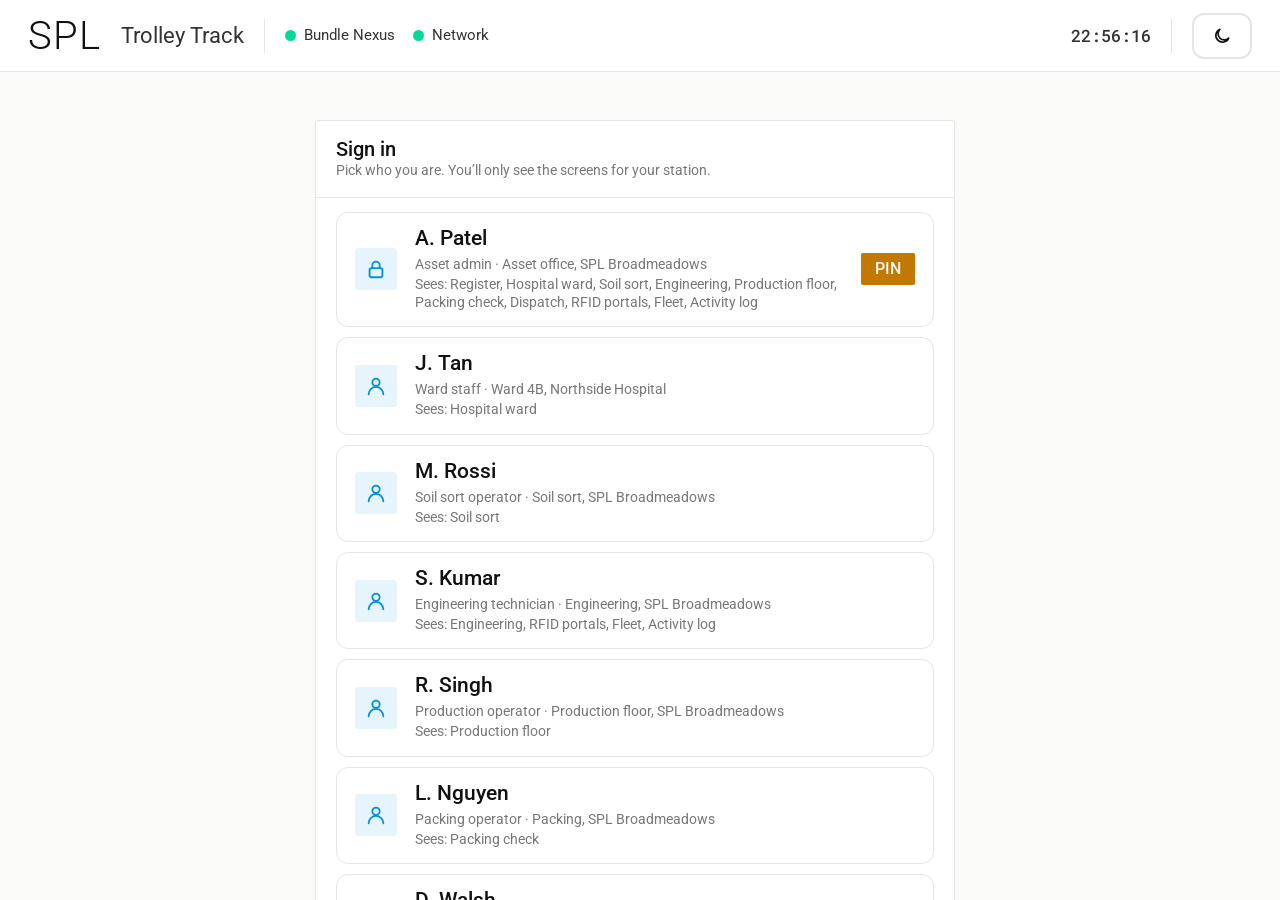
==== index.html @ f26f9127 "Add SPL Trolley Track prototype (desktop + phone app, QR/EPC scanning, RFID portals)" ====
<!DOCTYPE html>
<html lang="en">
<head>
<meta charset="utf-8">
<meta name="viewport" content="width=device-width, initial-scale=1, viewport-fit=cover">
<title>SPL Trolley Track – app prototype</title>
<!-- phone app: home-screen install, status bar colour -->
<meta name="theme-color" content="#0092D6">
<meta name="mobile-web-app-capable" content="yes">
<meta name="apple-mobile-web-app-capable" content="yes">
<meta name="apple-mobile-web-app-status-bar-style" content="default">
<meta name="apple-mobile-web-app-title" content="Trolley Track">
<link rel="manifest" href="manifest.webmanifest">
<link rel="icon" href="icon.svg" type="image/svg+xml">
<link rel="apple-touch-icon" href="icon.svg">
<link rel="preconnect" href="https://fonts.googleapis.com">
<link rel="preconnect" href="https://fonts.gstatic.com" crossorigin>
<link href="https://fonts.googleapis.com/css2?family=Roboto:wght@300;400;500;700&family=Roboto+Mono:wght@400;500&display=swap" rel="stylesheet">
<link rel="stylesheet" href="css/styles.css">
<link rel="stylesheet" href="css/mobile.css">
</head>
<body>
<!-- shown only in desktop "Phone view" -->
<div class="preview-bar">Phone view preview <button class="btn btn-sm" data-act="phone">Back to desktop</button></div>
<!-- .device is the phone frame in Phone view; otherwise it has no box of its own -->
<div class="device">
  <div class="app" id="app"></div>
  <div id="overlay"></div>
</div>

<script src="js/app.js"></script>
</body>
</html>
---- css/styles.css ----
/* ===== SPL Starter CSS tokens (SPL UI Style Guide §9) ===== */
:root{
  --spl-blue:#0092D6; --spl-blue-hover:#0089C9; --spl-blue-tint:#E6F4FB; --spl-blue-wash:#F2F9FD;
  --bg:#FAFAF9; --surface:#fff; --surface-muted:#F2F2F1; --line:#E5E5E5; --line-strong:#B0B0B0;
  --text:#111; --text-2:#333; --text-3:#555; --text-muted:#777; --text-faint:#999;
  --ok:#06D79D; --ok-text:#168261; --ok-bg:rgba(6,215,157,.08);
  --warn:#F5A524; --warn-text:#C27803; --warn-bg:rgba(245,165,36,.10);
  --fault:#EE4A38; --fault-text:#B83024; --fault-bg:#FFF1EE;
  --off:#B0B0B0; --off-bg:#F2F2F1;
  --info-bg:#E6F4FB;
  --r-info:3px; --r-touch:12px; --r-key:16px;
  --shadow-card:0 1px 2px rgba(0,0,0,.04); --shadow-pop:0 6px 22px rgba(0,0,0,.16);
  --shadow-menu:0 15px 45px rgba(0,0,0,.14); --shadow-dialog:0 18px 48px rgba(0,0,0,.24);
  --motion-fast:160ms; --motion-base:240ms; --motion-slow:340ms;
  --motion-ease:cubic-bezier(.22,1,.36,1); --motion-standard:cubic-bezier(.4,0,.2,1);
  --font:Roboto,Arial,Helvetica,sans-serif; --mono:'Roboto Mono',Consolas,monospace;
  --key-bg:#fff; --knob-dark:#111;
  color-scheme:light;
  box-sizing:border-box;
  padding-top:env(safe-area-inset-top,0px); padding-bottom:env(safe-area-inset-bottom,0px);
}
@media (prefers-color-scheme:dark){
  :root:not([data-theme="light"]){
    --bg:#121416; --surface:#1B1E21; --surface-muted:#24282C; --line:#30353A; --line-strong:#5A6067;
    --text:#F2F3F4; --text-2:#D9DCDF; --text-3:#B4B9BE; --text-muted:#9096A0; --text-faint:#6E747C;
    --ok-text:#3FD9A6; --warn-text:#F5B648; --fault-text:#FF7A6B; --fault-bg:rgba(238,74,56,.12); --off-bg:#24282C;
    --spl-blue-tint:rgba(0,146,214,.16); --spl-blue-wash:rgba(0,146,214,.10); --info-bg:rgba(0,146,214,.14);
    --key-bg:#1B1E21; --knob-dark:#F2F3F4;
    color-scheme:dark;
  }
}
:root[data-theme="dark"]{
  --bg:#121416; --surface:#1B1E21; --surface-muted:#24282C; --line:#30353A; --line-strong:#5A6067;
  --text:#F2F3F4; --text-2:#D9DCDF; --text-3:#B4B9BE; --text-muted:#9096A0; --text-faint:#6E747C;
  --ok-text:#3FD9A6; --warn-text:#F5B648; --fault-text:#FF7A6B; --fault-bg:rgba(238,74,56,.12); --off-bg:#24282C;
  --spl-blue-tint:rgba(0,146,214,.16); --spl-blue-wash:rgba(0,146,214,.10); --info-bg:rgba(0,146,214,.14);
  --key-bg:#1B1E21; --knob-dark:#F2F3F4;
  color-scheme:dark;
}
html{scroll-padding-top:env(safe-area-inset-top,0px);height:100%}
*,*::before,*::after{box-sizing:border-box}
body{margin:0;height:100%;background:var(--bg);color:var(--text);font-family:var(--font);-webkit-font-smoothing:antialiased}
a{color:var(--spl-blue);text-decoration:none} a:hover{color:var(--spl-blue-hover)}
button,input,textarea,select{font-family:var(--font);color:inherit}
:focus-visible{outline:3px solid var(--spl-blue);outline-offset:4px}
.mono{font-family:var(--mono)}
::-webkit-scrollbar{width:10px;height:10px}
::-webkit-scrollbar-thumb{background:var(--scroll-thumb,#D6D6D4);border-radius:5px}
.theme-btn{flex:none}
:root[data-theme="dark"]{--scroll-thumb:#3A4046}
@media (prefers-color-scheme:dark){:root:not([data-theme="light"]){--scroll-thumb:#3A4046}}
body,.topbar,.panel,.stat,.row,.btn,.input,.dialog,.verdict,.banner{transition:background-color var(--motion-base) var(--motion-standard),border-color var(--motion-base) var(--motion-standard),color var(--motion-base) var(--motion-standard)}
::-webkit-scrollbar-track{background:var(--surface-muted)}

/* ===== layout ===== */
.app{width:100%;height:100%;display:flex;flex-direction:column;overflow:hidden}
.topbar{height:72px;flex:none;background:var(--surface);border-bottom:1px solid var(--line);display:flex;align-items:center;gap:20px;padding:0 28px;white-space:nowrap;overflow-x:auto}
.topbar .logo{font:300 40px/1 var(--font);letter-spacing:1px}
.topbar .app-name{font:400 22px/1 var(--font);color:var(--text-2)}
.topbar .divider{width:1px;height:34px;background:var(--line);flex:none}
.topbar .clock{font:500 17px/1 var(--mono);color:var(--text-2)}
.devs{display:flex;gap:18px;align-items:center;font:400 15px/1 var(--font);color:var(--text-2)}
.devs span,.devs button{display:flex;align-items:center;gap:8px}
.devs button{background:none;border:0;padding:8px 6px;margin:-8px -6px;font:inherit;color:inherit;cursor:pointer;border-radius:var(--r-info)}
.devs button:hover{background:var(--surface-muted)}
.site{font:400 15px/1 var(--font);color:var(--text-muted)}
.main{flex:1;display:flex;min-height:0}
.sidebar{width:248px;flex:none;background:var(--spl-blue);color:#fff;display:flex;flex-direction:column;white-space:nowrap;overflow-y:auto;transition:margin-left var(--motion-base) var(--motion-standard)}
.sidebar.closed{margin-left:-248px}
.sidebar .section{padding:20px 20px 12px;font:700 14px/1 var(--font);letter-spacing:.4px;text-transform:uppercase}
.nav-item{display:flex;align-items:center;gap:14px;padding:15px 20px;cursor:pointer;font:500 16px/1 var(--font);color:#fff;background:none;border:0;width:100%;text-align:left;min-height:48px}
.nav-item svg{width:22px;height:22px;flex:none}
.nav-item:hover{background:rgba(255,255,255,.12);color:#fff}
.nav-item[aria-current="page"]{background:rgba(255,255,255,.18);box-shadow:inset 4px 0 0 #fff}
.nav-count{margin-left:auto;padding:3px 8px;background:rgba(255,255,255,.22);font:700 13px/1.3 var(--font);border-radius:2px}
.nav-sep{height:1px;background:rgba(255,255,255,.28);margin:14px 20px}
.signed{margin-top:auto;padding:20px}
.signed .lab{font:500 11px/1 var(--font);letter-spacing:.8px;opacity:.8}
.signed .nm{font:500 17px/1.2 var(--font);margin-top:10px}
.signed .pl{font:400 14px/1.35 var(--font);opacity:.9;margin-top:4px;white-space:normal}
.signed .ver{font:400 12px/1.4 var(--mono);opacity:.6;margin-top:14px}
.content{flex:1;min-width:0;overflow:auto;padding:24px 28px;display:flex;flex-direction:column;gap:20px;scrollbar-gutter:stable}
.page-head{display:flex;align-items:flex-end;gap:16px;flex-wrap:wrap}
.page-title{font:400 27px/1.1 var(--font);margin:0}
.page-sub{font:400 15px/1.4 var(--font);color:var(--text-muted);margin-top:10px;max-width:80ch}
.page-head .actions{margin-left:auto;display:flex;gap:12px;flex-wrap:wrap}
.grid2{display:grid;grid-template-columns:minmax(0,1fr) minmax(0,1.25fr);gap:20px;align-items:start}
.stats{display:grid;grid-template-columns:repeat(auto-fit,minmax(190px,1fr));gap:16px}

/* ===== status ===== */
.dot{display:inline-block;width:11px;height:11px;border-radius:50%;background:var(--off);flex:none}
.dot.ok{background:var(--ok)} .dot.warn{background:var(--warn)} .dot.fault{background:var(--fault)} .dot.info{background:var(--spl-blue)}
.dot.live{animation:blink 2.4s infinite}
.status-chip{display:flex;align-items:center;gap:11px;padding:9px 16px;border:1px solid var(--line);border-radius:var(--r-info);font:500 15px/1 var(--font);letter-spacing:.6px;text-transform:uppercase}
.st{display:inline-flex;align-items:center;gap:8px;font:500 15px/1 var(--font);white-space:nowrap}
.st.Available{color:var(--ok-text)} .st.Faulty{color:var(--fault-text)} .st.In-repair{color:var(--spl-blue)} .st.Retired{color:var(--text-muted)} .st.Unregistered{color:var(--warn-text)}

/* ===== cards & panels ===== */
.stat{background:var(--surface);border:1px solid var(--line);border-top:3px solid var(--spl-blue);border-radius:var(--r-info);padding:18px 20px;box-shadow:var(--shadow-card)}
.stat.ok{border-top-color:var(--ok)} .stat.warn{border-top-color:var(--warn)} .stat.fault{border-top-color:var(--fault)} .stat.off{border-top-color:var(--off)}
.overline{font:400 14px/1 var(--font);color:var(--text-muted);letter-spacing:.6px;text-transform:uppercase}
.stat-value{font:500 29px/1 var(--font);margin-top:14px;display:flex;align-items:center;gap:11px}
.stat-sub{font:400 14px/1.4 var(--font);color:var(--text-muted);margin-top:12px}
.panel{background:var(--surface);border:1px solid var(--line);border-radius:var(--r-info);box-shadow:var(--shadow-card);display:flex;flex-direction:column;min-height:0}
.panel-head{padding:16px 20px;border-bottom:1px solid var(--line);display:flex;align-items:baseline;gap:14px;flex-wrap:wrap}
.panel-title{font:500 20px/1.2 var(--font)}
.panel-desc{font:400 14px/1.4 var(--font);color:var(--text-muted)}
.panel-link{margin-left:auto;font:500 15px/1 var(--font);color:var(--spl-blue);cursor:pointer;background:none;border:0;padding:6px 0}
.panel-body{flex:1;padding:14px 20px;overflow:auto}
.panel-foot{padding:13px 20px;border-top:1px solid var(--line);font:400 14px/1.4 var(--font);color:var(--text-muted);display:flex;gap:10px;align-items:flex-start}
.panel-foot svg{flex:none;width:18px;height:18px;margin-top:1px}
.rows{display:flex;flex-direction:column;gap:10px}
.row{display:flex;align-items:center;gap:18px;padding:15px 18px;border:1px solid var(--line);border-radius:var(--r-touch);background:var(--surface);cursor:pointer;width:100%;text-align:left;font:inherit;color:inherit;transition:background-color var(--motion-fast) var(--motion-standard),transform .08s ease}
.row:hover{background:var(--spl-blue-wash)}
.row:active{transform:scale(.99)}
.row[aria-current="true"]{border-color:var(--spl-blue);box-shadow:inset 4px 0 0 var(--spl-blue)}
.sq{width:42px;height:42px;flex:none;border-radius:var(--r-info);background:var(--spl-blue-tint);color:var(--spl-blue);display:flex;align-items:center;justify-content:center}
.sq svg{width:22px;height:22px}
.row .id{font:500 25px/1 var(--font)}
.row .meta{font:400 14px/1.3 var(--mono);color:var(--text-muted);margin-top:6px;word-break:break-all}
.row .grow{flex:1;min-width:0}
.tag{padding:8px 14px;font:500 16px/1 var(--font);border-radius:2px;background:var(--spl-blue);color:#fff;white-space:nowrap}
.tag.ok{background:var(--ok-text)} .tag.fault{background:var(--fault-text)} .tag.off{background:var(--text-muted)} .tag.warn{background:var(--warn-text)}

/* verdict block */
.verdict{border:1px solid var(--line);border-top:3px solid var(--spl-blue);border-radius:var(--r-info);padding:22px 22px 20px;background:var(--info-bg);animation:popover-enter var(--motion-base) var(--motion-ease)}
.verdict .w{font:500 44px/1 var(--font);letter-spacing:.5px;display:flex;align-items:center;gap:14px}
.verdict .w .dot{width:18px;height:18px}
.verdict p{margin:12px 0 0;font:400 17px/1.45 var(--font);color:var(--text-2)}
.verdict.ok{background:var(--ok-bg);border-top-color:var(--ok)} .verdict.ok .w{color:var(--ok-text)}
.verdict.fault{background:var(--fault-bg);border-top-color:var(--fault)} .verdict.fault .w{color:var(--fault-text)}
.verdict.info .w{color:var(--spl-blue)}
.verdict.off{background:var(--off-bg);border-top-color:var(--off)} .verdict.off .w{color:var(--text-muted)}
.verdict.warn{background:var(--warn-bg);border-top-color:var(--warn)} .verdict.warn .w{color:var(--warn-text)}

/* key-value */
.kv{display:grid;grid-template-columns:150px 1fr;gap:12px 16px;margin:0;font:400 16px/1.35 var(--font)}
.kv dt{font:400 13px/1.6 var(--font);color:var(--text-muted);letter-spacing:.6px;text-transform:uppercase}
.kv dd{margin:0}
.stack{display:flex;flex-direction:column;gap:16px}
.btnrow{display:flex;gap:12px;flex-wrap:wrap}
.empty{display:flex;flex-direction:column;align-items:center;gap:12px;padding:44px 20px;text-align:center;color:var(--text-muted);font:400 16px/1.4 var(--font)}
.empty svg{width:44px;height:44px;color:var(--line-strong)}
.note{display:flex;gap:12px;align-items:flex-start;padding:14px 16px;border:1px solid var(--line);border-left:4px solid var(--spl-blue);border-radius:var(--r-info);font:400 15px/1.45 var(--font);color:var(--text-2);background:var(--surface)}
.note.warn{border-left-color:var(--warn)} .note.fault{border-left-color:var(--fault)} .note.ok{border-left-color:var(--ok)}
.note b{font-weight:500;color:var(--text)}
.flag{font:500 13px/1.3 var(--font);color:var(--warn-text)}

/* ===== table ===== */
.tablewrap{overflow-x:auto}
.table{width:100%;border-collapse:collapse;font:400 16px/1.3 var(--font)}
.table th{padding:12px 20px;text-align:left;font:500 13px/1 var(--font);color:var(--text-3);letter-spacing:.4px;text-transform:uppercase;border-bottom:1px solid var(--line);white-space:nowrap}
.table td{padding:14px 20px;border-bottom:1px solid var(--surface-muted);vertical-align:top}
.table tr:last-child td{border-bottom:0}
.table .mono{font-size:15px}
.table .sub{color:var(--text-muted);font-size:14px;margin-top:4px}

/* ===== buttons ===== */
.btn{display:inline-flex;align-items:center;justify-content:center;gap:8px;padding:14px 26px;border:2px solid var(--line);border-radius:var(--r-touch);background:var(--surface);color:var(--text);
  font:500 16px/1 var(--font);cursor:pointer;user-select:none;-webkit-tap-highlight-color:transparent;touch-action:manipulation;min-height:48px;
  transition:transform .08s ease,filter .12s,box-shadow .12s,background-color var(--motion-fast) var(--motion-standard)}
.btn svg{width:20px;height:20px}
.btn:active:not(:disabled){transform:scale(.97);filter:brightness(.95)}
.btn:disabled{opacity:.45;cursor:not-allowed}
.btn-sm{padding:11px 18px;font-size:15px;min-height:44px}
.btn-caps{font:700 13px/1 var(--font);letter-spacing:.7px;text-transform:uppercase;color:var(--text-3)}
.btn-blue{border-color:var(--spl-blue);color:var(--spl-blue)}
.btn-primary{border-color:transparent;background:var(--spl-blue);color:#fff;box-shadow:0 8px 18px rgba(0,146,214,.30)}
.btn-ok{border-color:transparent;background:var(--ok);color:#fff;box-shadow:0 8px 18px rgba(6,215,157,.30)}
.btn-danger{border-color:transparent;background:var(--fault);color:#fff;box-shadow:0 8px 18px rgba(238,74,56,.30)}
.btn-danger-quiet{color:var(--fault-text)}
.btn-block{width:100%}
.icon-btn{width:44px;height:44px;display:flex;align-items:center;justify-content:center;border-radius:var(--r-info);cursor:pointer;background:none;border:none;color:var(--text);flex:none}
.icon-btn:hover{background:var(--surface-muted)}
.chips{display:flex;flex-wrap:wrap;gap:10px}
.chip{padding:12px 18px;border:2px solid var(--line);border-radius:var(--r-touch);background:var(--surface);font:500 16px/1 var(--font);cursor:pointer;min-height:46px}
.chip[aria-pressed="true"]{border-color:var(--spl-blue);background:var(--spl-blue-tint);color:var(--spl-blue)}

/* ===== inputs ===== */
.field{display:flex;flex-direction:column;gap:8px}
.field label,.field .lab{font:400 13px/1 var(--font);color:var(--text-muted);letter-spacing:.6px;text-transform:uppercase}
.input{padding:14px 16px;border:1px solid var(--line);border-radius:var(--r-info);background:var(--surface);color:var(--text);font:400 16px/1.3 var(--font);width:100%}
.input:focus{outline:none;border-color:var(--spl-blue);box-shadow:0 0 0 1px var(--spl-blue)}
.input::placeholder{color:var(--text-faint)}
textarea.input{min-height:84px;resize:vertical}
.check{display:flex;gap:12px;align-items:center;font:400 16px/1.3 var(--font);cursor:pointer;min-height:44px}
.check input{width:22px;height:22px;accent-color:var(--spl-blue)}
.photo{display:flex;gap:14px;align-items:center}
.thumb{width:84px;height:62px;border-radius:var(--r-info);border:1px solid var(--line);background:repeating-linear-gradient(45deg,var(--surface-muted) 0 7px,var(--surface) 7px 14px)}
.err{padding:12px 16px;border-radius:12px;background:rgba(238,74,56,.08);font:400 15px/1.4 var(--font);color:var(--text)}

/* ===== banner ===== */
.banner{flex:none;display:flex;align-items:center;gap:20px;padding:16px 28px;background:var(--fault-bg);border-bottom:1px solid var(--fault);flex-wrap:wrap}
.banner svg{width:26px;height:26px;color:var(--fault);flex:none}
.banner .sev{min-width:118px;font:700 15px/1 var(--font);letter-spacing:1px;color:var(--fault-text);text-transform:uppercase}
.banner .title{font:500 23px/1.1 var(--font)}
.banner .bdiv{width:1px;height:30px;background:var(--line-strong)}
.banner .body{flex:1;min-width:240px;font:400 17px/1.4 var(--font);color:var(--text-2)}
.banner .doing{display:flex;align-items:center;gap:10px;padding:9px 14px;background:var(--surface);border:1px solid var(--line);border-radius:var(--r-info);font:500 15px/1 var(--font)}
.banner .doing svg{width:18px;height:18px;color:var(--text-2)}
.banner .when{font:400 14px/1 var(--mono);color:var(--text-muted)}
.banner.warn{background:var(--warn-bg);border-color:var(--warn)} .banner.warn .sev{color:var(--warn-text)} .banner.warn > svg{color:var(--warn)}

/* ===== tabs ===== */
.tabs{display:flex;gap:6px;border-bottom:1px solid var(--line);padding:0 20px;margin-top:14px}
.tab{position:relative;padding:13px 22px;border:1px solid var(--line);border-bottom:none;border-radius:12px 12px 0 0;background:transparent;color:var(--text);font:500 17px/1 var(--font);cursor:pointer;white-space:nowrap;min-height:44px}
.tab:hover{background:var(--spl-blue-wash)}
.tab[aria-selected="true"]{background:var(--surface)}
.tab::before{content:"";position:absolute;top:-1px;left:-1px;right:-1px;height:12px;border:3px solid var(--spl-blue);border-bottom:none;border-radius:12px 12px 0 0;opacity:0;transform:translateY(3px);transition:opacity 250ms ease,transform 250ms var(--motion-ease);pointer-events:none}
.tab[aria-selected="true"]::before{opacity:1;transform:none}

/* ===== role switch ===== */
.role{display:flex;align-items:center;gap:12px}
.role-label{font:500 15px/1 var(--font);color:#888;cursor:pointer;transition:color 250ms ease;background:none;border:0;padding:8px 0}
.role-label[aria-current="true"]{color:var(--text)}
.role-switch{position:relative;width:60px;height:29px;padding:3px;border:1px solid var(--line);border-radius:100px;background:var(--knob-dark);cursor:pointer;transition:background-color 420ms ease,border-color 420ms ease;flex:none}
.role-switch[aria-checked="true"]{background:var(--surface);border-color:var(--knob-dark)}
.role-knob{position:absolute;top:2.5px;left:2.5px;width:22px;height:22px;border-radius:50%;background:var(--surface);box-shadow:0 1px 4px rgba(0,0,0,.18);transition:transform 550ms cubic-bezier(.34,1.56,.64,1),background-color 350ms ease}
.role-switch[aria-checked="true"] .role-knob{transform:translateX(31px);background:var(--knob-dark)}

/* ===== overlays ===== */
.backdrop{position:fixed;inset:0;background:rgba(17,17,17,.45);backdrop-filter:blur(3px);display:flex;align-items:center;justify-content:center;animation:fade-in var(--motion-fast) var(--motion-standard);z-index:20;padding:16px}
.dialog{width:620px;max-width:100%;max-height:calc(100vh - 32px);display:flex;flex-direction:column;background:var(--surface);border:1px solid var(--line);border-radius:var(--r-info);box-shadow:var(--shadow-dialog);animation:dialog-enter var(--motion-base) var(--motion-ease)}
.dialog-head{padding:20px 24px;border-bottom:1px solid var(--line);font:500 20px/1.2 var(--font);display:flex;align-items:center;gap:12px}
.dialog-body{padding:20px 24px;font:400 16px/1.5 var(--font);color:var(--text-2);overflow-y:auto;display:flex;flex-direction:column;gap:18px}
.dialog-foot{padding:16px 24px;border-top:1px solid var(--line);display:flex;justify-content:flex-end;gap:12px;flex-wrap:wrap}
.toast{position:fixed;left:50%;bottom:40px;transform:translateX(-50%);display:flex;align-items:center;gap:14px;padding:16px 24px;background:var(--surface);z-index:30;max-width:calc(100% - 32px);
  border:1px solid var(--line);border-left:4px solid var(--spl-blue);border-radius:var(--r-info);box-shadow:var(--shadow-pop);animation:toast-enter var(--motion-base) var(--motion-ease);font:400 16px/1.4 var(--font)}
.toast.ok{border-left-color:var(--ok)} .toast.warn{border-left-color:var(--warn)} .toast.fault{border-left-color:var(--fault)}
.round{width:40px;height:40px;border-radius:50%;border:0;background:var(--surface-muted);display:flex;align-items:center;justify-content:center;cursor:pointer;margin-left:auto;flex:none}
.round svg{width:18px;height:18px}

/* ===== PIN keypad ===== */
.pin-card{width:460px;max-width:100%;padding:28px;background:var(--surface);border-radius:20px;box-shadow:0 28px 70px rgba(0,0,0,.28),0 2px 6px rgba(0,0,0,.06);animation:dialog-enter var(--motion-base) var(--motion-ease)}
.pin-top{display:flex;align-items:center;gap:14px}
.badge{width:48px;height:48px;border-radius:50%;background:var(--spl-blue-tint);color:var(--spl-blue);display:flex;align-items:center;justify-content:center;flex:none}
.badge svg{width:24px;height:24px}
.pin-title{font:600 22px/1.2 var(--font)}
.pin-sub{font:400 14px/1.4 var(--font);color:var(--text-muted);margin-top:4px}
.pin-dots{display:flex;justify-content:center;gap:12px;margin-top:22px}
.pin-dot{width:52px;height:60px;border-radius:14px;border:2px solid var(--line);display:flex;align-items:center;justify-content:center}
.pin-dot.filled::after{content:"";width:14px;height:14px;border-radius:50%;background:var(--spl-blue)}
.pin-keys{display:grid;grid-template-columns:repeat(3,1fr);gap:12px;margin-top:22px}
.pin-key{height:76px;border-radius:var(--r-key);border:2px solid var(--line);background:var(--key-bg);color:var(--text);font:500 28px/1 var(--font);cursor:pointer;transition:transform .08s ease,filter .12s}
.pin-key:active{transform:scale(.95);filter:brightness(.94)}
.pin-key.sm{font-size:16px}
.pin-error{margin-top:16px;padding:12px 16px;border-radius:12px;background:rgba(238,74,56,.08);font:400 15px/1.4 var(--font)}

/* ===== motion ===== */
.view{animation:view-enter var(--motion-base) var(--motion-ease) backwards}
.spin{animation:spin 1.1s linear infinite}
@keyframes view-enter{from{transform:translateY(8px);opacity:0}to{transform:none;opacity:1}}
@keyframes popover-enter{from{transform:translateY(8px) scale(.985);opacity:0}to{transform:none;opacity:1}}
@keyframes toast-enter{from{transform:translate(-50%,10px) scale(.985);opacity:0}to{transform:translate(-50%,0) scale(1);opacity:1}}
@keyframes dialog-enter{from{transform:translateY(12px) scale(.975);opacity:0}to{transform:none;opacity:1}}
@keyframes fade-in{from{opacity:0}to{opacity:1}}
@keyframes blink{0%,100%{opacity:1}50%{opacity:.38}}
@keyframes spin{to{transform:rotate(360deg)}}
@media (prefers-reduced-motion:reduce){*,*::before,*::after{animation-duration:.01ms!important;animation-iteration-count:1!important;transition-duration:.01ms!important}}

/* ===== smaller screens (the guide targets 1920 x 1080; this keeps the prototype usable elsewhere) ===== */
@media (max-width:1280px){ .grid2{grid-template-columns:1fr} .hide-md{display:none!important} }
@media (max-width:900px){
  .sidebar{position:fixed;top:72px;bottom:0;left:0;z-index:15;box-shadow:var(--shadow-menu)}
  .content{padding:18px 16px}
  .topbar{gap:14px;padding:0 16px}
  .hide-sm{display:none!important}
  .kv{grid-template-columns:1fr;gap:4px 0} .kv dd{margin-bottom:10px}
  .banner{padding:14px 16px}
}

/* ===== motion: smooth state changes (works because app.js now patches the DOM in place) ===== */
/* selection and press states ease out instead of snapping */
.row{transition:background-color var(--motion-fast) var(--motion-ease),border-color var(--motion-base) var(--motion-ease),box-shadow var(--motion-base) var(--motion-ease),transform .12s var(--motion-ease)}
.chip{transition:background-color var(--motion-fast) var(--motion-ease),border-color var(--motion-fast) var(--motion-ease),color var(--motion-fast) var(--motion-ease),transform .12s var(--motion-ease)}
.chip:active{transform:scale(.97)}
.nav-item{transition:background-color var(--motion-fast) var(--motion-ease),color var(--motion-fast) var(--motion-ease)}
.pin-dot{transition:border-color var(--motion-fast) var(--motion-ease)}
.pin-dot.filled{border-color:var(--spl-blue)}
.pin-dot.filled::after{animation:pop-in var(--motion-fast) var(--motion-ease)}
.row .tag{animation:pop-in var(--motion-fast) var(--motion-ease)}

/* content that changes: new trolley read, banner appears */
.swap-in{animation:swap-in var(--motion-base) var(--motion-ease)}
.banner{animation:banner-enter var(--motion-base) var(--motion-ease)}

/* exits: dialogs and toasts fade away instead of vanishing (EXIT_MS in app.js = 220ms) */
.is-leaving{pointer-events:none}
.backdrop.is-leaving{animation:fade-out 200ms var(--motion-standard) forwards}
.backdrop.is-leaving .dialog,.backdrop.is-leaving .pin-card{animation:dialog-exit 200ms var(--motion-standard) forwards}
.toast.is-leaving{animation:toast-exit 200ms var(--motion-standard) forwards}

@keyframes swap-in{from{opacity:0;transform:translateY(6px)}to{opacity:1;transform:none}}
@keyframes banner-enter{from{opacity:0;transform:translateY(-8px)}to{opacity:1;transform:none}}
@keyframes pop-in{from{opacity:0;transform:scale(.6)}to{opacity:1;transform:none}}
@keyframes fade-out{from{opacity:1}to{opacity:0}}
@keyframes dialog-exit{from{opacity:1;transform:none}to{opacity:0;transform:translateY(8px) scale(.98)}}
@keyframes toast-exit{from{opacity:1;transform:translate(-50%,0)}to{opacity:0;transform:translate(-50%,10px)}}

/* ===== sign-in and signed-in user ===== */
.who{display:flex;align-items:center;gap:10px;color:var(--text-2)}
.who svg{width:22px;height:22px;color:var(--spl-blue);flex:none}
.who .nm{font:500 15px/1.15 var(--font);color:var(--text)}
.who .rl{font:400 13px/1.2 var(--font);color:var(--text-muted)}
.signed .signout{display:flex;align-items:center;gap:8px;margin-top:14px;padding:9px 14px;border:1px solid rgba(255,255,255,.55);border-radius:var(--r-touch);background:transparent;color:#fff;font:500 14px/1 var(--font);cursor:pointer;transition:background-color var(--motion-fast) var(--motion-ease)}
.signed .signout:hover{background:rgba(255,255,255,.14)}
.signed .signout svg{width:16px;height:16px}
.content.login{align-items:center;justify-content:flex-start;padding-top:48px}
.login-card{width:640px;max-width:100%}
.login-card .row .meta + .meta{margin-top:2px}

/* ===== QR lookup ===== */
.row[disabled]{cursor:progress;opacity:.7}
.row[disabled]:active{transform:none}
.empty.lookup .spin svg{width:40px;height:40px;color:var(--spl-blue)}

/* ===== desktop refinements ===== */
html{-webkit-text-size-adjust:100%;text-size-adjust:100%}
img,video,canvas{max-width:100%;height:auto}
/* top bar: drop duplicate status, the theme label and the site name before anything gets clipped */
@media (max-width:1700px){.topbar .site{display:none}}
@media (max-width:1600px){.topbar .status-chip{display:none}.topbar .theme-btn span{display:none}}
/* label / value rows line up on the text baseline */
.kv{align-items:baseline}
.kv dt{line-height:1.35}
.kv .sub{font-size:13px;color:var(--text-muted);margin-top:2px}
/* side-by-side panel headers keep the same height whether or not they have a link */
.panel-link{margin-top:-8px;margin-bottom:-8px;padding:8px 0}
/* tables: ids never wrap, status text sits on the row baseline, row buttons don't push the row down */
.table td.mono{white-space:nowrap}
.table td.mono .sub{white-space:normal;max-width:15ch}
.table td .st{line-height:1.3}
.table td .btn{margin:-10px 0}
/* offline banner: status box and button share one height */
.banner .doing{min-height:40px}
.banner .btn-sm{min-height:40px;padding:8px 16px}
/* list rows */
.row .id.sm{font-size:17px}
.row .meta.txt{font-family:var(--font);word-break:normal;overflow-wrap:anywhere}
.meta .here{font-weight:500;color:var(--ok-text)}
.sq.danger{background:var(--fault-bg);color:var(--fault)}
.row.static{cursor:default}
.row.static:hover{background:var(--surface)}
.row.static:active{transform:none}
/* sign-in list scrolls with the page, not inside the card */
.login-card{flex:none}

/* The phone app layout lives in css/mobile.css */
---- css/mobile.css ----
/* =======================================================================
   SPL Trolley Track - PHONE APP LAYOUT
   -----------------------------------------------------------------------
   Turned on by app.js adding  html.phone  when the screen is 760px wide
   or less, or on desktop through "Phone view" (html.phone-frame shows the
   app inside a phone-sized frame).

   Built mobile-first on the desktop components in styles.css:
   - one screen at a time, sections are a heading above a rounded card
   - lists are one card with hairline dividers
   - body text 16px, tap targets 44px or more, no horizontal scrolling

   Contents
     1. Defaults (desktop)        8. Details list (label / value)
     2. Phone view frame           9. Result screen
     3. App shell                 10. Tables as cards
     4. App bar                   11. Forms, buttons, notes, banners
     5. Tab bar                   12. Bottom sheets and PIN pad
     6. Sections and lists        13. Toasts
     7. Status chips, scanner     14. Small phones (360px and under)
   ======================================================================= */

:root{
  --m-gutter:16px;          /* screen side padding */
  --m-card-pad:16px;        /* padding inside cards */
  --m-radius:16px;          /* card corners */
  --m-sheet-radius:22px;    /* bottom sheet corners */
  --m-tap:44px;             /* minimum tap target */
  --m-label:112px;          /* label column in details lists */
}

/* ---------- 1. Defaults (desktop): phone-only pieces stay hidden ---------- */
.device{display:contents}
.appbar,.tabbar,.only-phone,.preview-bar{display:none}


/* ---------- 2. Phone view frame (desktop preview) ---------- */
html.phone-frame body{display:flex;flex-direction:column;align-items:center;justify-content:center;gap:14px;background:var(--surface-muted);overflow:hidden}
.phone-frame .preview-bar{display:flex;align-items:center;gap:14px;flex:none;font:500 15px/1 var(--font);color:var(--text-2)}
.phone-frame .device{
  display:block;position:relative;flex:none;overflow:hidden;
  width:390px;height:min(844px,calc(100vh - 92px));
  border:12px solid #15171A;border-radius:50px;background:var(--bg);
  box-shadow:0 30px 80px rgba(0,0,0,.30),0 0 0 2px #2A2E33;
  transform:translateZ(0); /* keeps fixed overlays (sheets, toasts) inside the frame */
}


/* ---------- 3. App shell ---------- */
html.phone body{overflow-x:hidden}
.phone .topbar,.phone .sidebar,.phone .hide-phone,.phone .hide-sm,.phone .hide-md{display:none!important}
.phone .only-phone{display:block}
.phone span.only-phone{display:inline}

.phone .app,.phone .main{max-width:100%;overflow-x:hidden}
.phone .content{
  max-width:100%;overflow-x:hidden;
  padding:16px var(--m-gutter) 28px;gap:22px;
  scrollbar-gutter:auto;-webkit-overflow-scrolling:touch;
}
.phone .content > *{flex-shrink:0}           /* the screen scrolls, not each card */

/* page heading lives in the app bar; page actions move to the end of the screen */
.phone .page-title,.phone .page-sub{display:none}
.phone .page-head{order:9;flex-direction:column;align-items:stretch;gap:12px}
.phone .page-head .actions{margin-left:0}
.phone .page-head .actions .btn{width:100%;background:transparent;border-color:var(--line);box-shadow:none}

/* desktop columns stack; station screens show the scanner OR the result */
.phone .grid2{grid-template-columns:1fr;gap:14px}
.phone .station.has-result > .pick{display:none}
.phone .station:not(.has-result) > .result{display:none}

/* sign-in */
.phone .content.login{padding-top:14px;align-items:stretch}
.phone .login-card{width:auto}
.phone .login-card .panel-title{display:none}   /* the app bar already says "Sign in" */


/* ---------- 4. App bar ---------- */
.phone .appbar{
  display:flex;align-items:center;gap:10px;flex:none;min-height:62px;
  padding:calc(10px + env(safe-area-inset-top,0px)) 14px 10px var(--m-gutter);
  background:var(--surface);border-bottom:1px solid var(--line);
}
.ab-title{flex:1;min-width:0}
.ab-over{font:500 11px/1 var(--font);letter-spacing:.8px;text-transform:uppercase;color:var(--spl-blue)}
.ab-name{margin-top:4px;font:500 20px/1.2 var(--font);white-space:nowrap;overflow:hidden;text-overflow:ellipsis}
.ab-net{
  display:flex;align-items:center;gap:7px;flex:none;min-height:var(--m-tap);padding:0 14px;
  border:1px solid var(--line);border-radius:100px;background:var(--surface);
  font:500 13px/1 var(--font);cursor:pointer;
}
.avatar{
  display:flex;align-items:center;justify-content:center;flex:none;
  width:var(--m-tap);height:var(--m-tap);border:0;border-radius:50%;
  background:var(--spl-blue);color:#fff;font:500 15px/1 var(--font);cursor:pointer;
  transition:transform .12s var(--motion-ease);
}
.avatar:active{transform:scale(.94)}
.avatar.ghost{background:var(--surface-muted);color:var(--text)}
.avatar svg{width:20px;height:20px}
.avatar.lg{width:56px;height:56px;font-size:20px;cursor:default}


/* ---------- 5. Tab bar ---------- */
.phone .tabbar{display:flex;flex:none;padding:6px 4px calc(6px + env(safe-area-inset-bottom,0px));background:var(--surface);border-top:1px solid var(--line)}
.tb{
  position:relative;isolation:isolate;flex:1;min-width:0;min-height:54px;
  display:flex;flex-direction:column;align-items:center;gap:5px;padding:6px 2px 4px;
  border:0;border-radius:12px;background:none;color:var(--text-muted);
  font:500 11.5px/1 var(--font);cursor:pointer;-webkit-tap-highlight-color:transparent;
  transition:color var(--motion-fast) var(--motion-ease);
}
.tb span{max-width:100%;white-space:nowrap;overflow:hidden;text-overflow:ellipsis}
.tb svg{flex:none;width:24px;height:24px;transition:transform .12s var(--motion-ease)}
.tb:active svg{transform:scale(.9)}
.tb::before{   /* pill behind the active icon */
  content:"";position:absolute;z-index:-1;top:2px;left:50%;width:58px;height:32px;margin-left:-29px;
  border-radius:16px;background:var(--spl-blue-tint);opacity:0;transform:scaleX(.4);
  transition:opacity var(--motion-base) var(--motion-ease),transform var(--motion-base) var(--motion-ease);
}
.tb[aria-current="page"]{color:var(--spl-blue)}
.tb[aria-current="page"]::before{opacity:1;transform:none}
.tb em{   /* count badge */
  position:absolute;top:1px;left:calc(50% + 7px);min-width:18px;height:18px;padding:0 5px;border-radius:9px;
  background:var(--fault);color:#fff;font:700 11px/18px var(--font);font-style:normal;text-align:center;
}


/* ---------- 6. Sections and lists ---------- */
/* a section = small heading above one rounded card */
.phone .panel{background:none;border:0;border-radius:0;box-shadow:none}
.phone .panel-head{min-height:0;padding:0 4px 8px;gap:8px;align-items:baseline;border:0}
.phone .panel-title{font:600 16px/1.3 var(--font);color:var(--text-2)}
.phone .panel-desc{font-size:14px}
.phone .panel-body{padding:var(--m-card-pad);overflow:visible;background:var(--surface);border:1px solid var(--line);border-radius:var(--m-radius)}
.phone .panel-body:has(> .rows),.phone .panel-body:has(> .tablewrap){padding:0;overflow:hidden}
.phone .panel-foot{padding:10px 4px 0;background:none;border:0;font-size:14px}
.phone .panel-foot svg{width:16px;height:16px}
.phone .panel-foot .btn{flex:1}
.phone .panel-link{display:inline-flex;align-items:center;min-height:var(--m-tap);padding:0 2px;font-size:16px}
.phone .panel-head .panel-link{margin-top:-12px;margin-bottom:-12px}

/* lists: one card, rows divided by hairlines */
.phone .rows{gap:8px}
.phone .row{padding:12px 14px;gap:14px}
.phone .panel-body > .rows,.phone .dialog-body > .rows{gap:0}
.phone .dialog-body > .rows{overflow:hidden;background:var(--surface);border:1px solid var(--line);border-radius:var(--m-radius)}
.phone .panel-body > .rows > .row,
.phone .dialog-body > .rows > .row{
  min-height:64px;padding:12px var(--m-card-pad);
  background:transparent;border:0;border-bottom:1px solid var(--line);border-radius:0;box-shadow:none;
}
.phone .panel-body > .rows > .row:last-child,
.phone .dialog-body > .rows > .row:last-child{border-bottom:0}
.phone .panel-body > .rows > .row[aria-current="true"],
.phone .dialog-body > .rows > .row[aria-current="true"]{background:var(--spl-blue-wash);box-shadow:inset 3px 0 0 var(--spl-blue)}
.phone .panel-body > .rows > .row.static:hover{background:transparent}
.phone .panel-body > .rows > .empty{padding:28px 16px}
.phone .row .id{font-size:18px}
.phone .row .id.sm{font-size:17px}
.phone .row .meta{margin-top:4px;font-size:14px;word-break:normal;overflow-wrap:anywhere}
.phone .sq{width:36px;height:36px;border-radius:10px}
.phone .sq svg{width:20px;height:20px}
.phone .tag{padding:6px 10px;font-size:14px}
.phone .empty{padding:32px 16px;font-size:16px}

/* "Open Reason" inside a trolley card: a sub-section of the same card */
.phone .panel .panel > .panel-head{margin:0 calc(var(--m-card-pad) * -1);padding:14px var(--m-card-pad) 4px;border-top:1px solid var(--line)}
.phone .panel .panel > .panel-head .panel-title{font-size:14px;letter-spacing:.5px;text-transform:uppercase;color:var(--text-muted)}
.phone .panel .panel > .panel-body{padding:0;background:none;border:0;border-radius:0}
.phone .panel .panel .tag{padding:4px 8px;font-size:12px}


/* ---------- 7. Status chips and scanner ---------- */
.phone .stats{display:flex;gap:8px;margin:0 calc(var(--m-gutter) * -1);padding:0 var(--m-gutter);overflow-x:auto;scrollbar-width:none}
.phone .stats::-webkit-scrollbar{display:none}
.phone .stat{flex:none;display:flex;align-items:center;gap:7px;padding:7px 13px 7px 11px;background:var(--surface);border:1px solid var(--line);border-radius:100px;box-shadow:none}
.phone .stat .stat-value{order:-1;margin:0;gap:7px;font:600 15px/1 var(--font)}
.phone .stat .stat-value .dot{width:9px;height:9px}
.phone .stat .overline{font:400 14px/1 var(--font);letter-spacing:0;text-transform:none;color:var(--text-2)}
.phone .stat .stat-sub{display:none}

/* scanner: camera viewfinder, then the demo list */
.phone .scan > .panel-head{display:none}
.phone .viewfinder{display:flex;flex-direction:column;align-items:center;gap:12px;padding:26px 16px 18px;border-radius:18px;background:#121416;color:#fff}
.vf-frame{position:relative;display:flex;align-items:center;justify-content:center;width:210px;height:128px;color:rgba(255,255,255,.28)}
.vf-frame svg{width:60px;height:60px}
.vf-frame i{position:absolute;width:26px;height:26px;border:3px solid var(--spl-blue)}
.vf-frame i:nth-child(1){top:0;left:0;border-right:0;border-bottom:0;border-top-left-radius:9px}
.vf-frame i:nth-child(2){top:0;right:0;border-left:0;border-bottom:0;border-top-right-radius:9px}
.vf-frame i:nth-child(3){bottom:0;left:0;border-right:0;border-top:0;border-bottom-left-radius:9px}
.vf-frame i:nth-child(4){bottom:0;right:0;border-left:0;border-top:0;border-bottom-right-radius:9px}
.vf-line{position:absolute;left:12px;right:12px;top:12px;height:2px;border-radius:1px;background:var(--ok);box-shadow:0 0 12px var(--ok);animation:vf-scan 2s var(--motion-standard) infinite alternate}
.vf-text{font:400 16px/1.3 var(--font);color:rgba(255,255,255,.82);text-align:center}
.phone .vf-demo{margin:20px 4px 8px;font:600 16px/1.3 var(--font);color:var(--text-2)}
@keyframes vf-scan{to{top:114px}}


/* ---------- 8. Details list: label left, value right, hairlines ---------- */
.phone .kv{
  display:grid;grid-template-columns:var(--m-label) minmax(0,1fr);gap:0;align-items:stretch;
  margin:0 calc(var(--m-card-pad) * -1);font-size:16px;
}
.phone .kv dt,.phone .kv dd{display:flex;align-items:center;min-height:46px;padding:12px 0;border-bottom:1px solid var(--line)}
.phone .kv dt{padding-left:var(--m-card-pad);padding-right:12px;font-size:12px;line-height:1.25;white-space:normal}
.phone .kv dd{margin:0;padding-right:var(--m-card-pad);justify-content:flex-end;flex-wrap:wrap;gap:4px;text-align:right;overflow-wrap:anywhere}
.phone .kv dd.mono{font-size:15px}
.phone .kv dd .sub{flex-basis:100%;margin-top:0;text-align:right;font-size:14px}
.phone .kv > :nth-last-child(-n+2){border-bottom:0}
.phone .kv .thumb{display:inline-block!important;vertical-align:top}
.phone .panel-body > .stack > .kv:first-child{margin-top:calc(var(--m-card-pad) * -1)}


/* ---------- 9. Result screen ---------- */
/* back link above the card */
.phone .result > .panel-head{padding:0 0 10px}
.phone .result > .panel-head .panel-title{display:none}
.phone .result > .panel-head .panel-link{margin:-12px 0;font-weight:500}
.phone .result .stack{gap:16px}

/* coloured status header across the top of the card */
.phone .verdict{padding:16px 16px 14px;border-radius:var(--m-radius)}
.phone .verdict .w{gap:10px;font-size:26px}
.phone .verdict .w .dot{width:14px;height:14px}
.phone .verdict p{margin-top:8px;font-size:16px}
.phone .result .stack > .verdict{
  order:-1;margin:calc(var(--m-card-pad) * -1) calc(var(--m-card-pad) * -1) 0;padding:18px 16px 16px;
  border:0;border-top:4px solid var(--spl-blue);border-radius:var(--m-radius) var(--m-radius) 0 0;
}
.phone .result .stack > .verdict.ok{border-top-color:var(--ok)}
.phone .result .stack > .verdict.fault{border-top-color:var(--fault)}
.phone .result .stack > .verdict.off{border-top-color:var(--off)}
.phone .result .stack > .verdict.warn{border-top-color:var(--warn)}
.phone .result .stack > .verdict + .kv{margin-top:calc(var(--m-card-pad) * -1)}
.phone .result .stack > .note{order:1;border-radius:10px}

/* actions pinned to the bottom of the screen while the details scroll:
   side by side when there's room (main action on the right), stacked on narrow phones */
.phone .result .stack > .btnrow{
  order:9;position:sticky;bottom:0;z-index:2;
  flex-direction:row;flex-wrap:wrap;gap:10px;
  margin:0 calc(var(--m-card-pad) * -1) calc(var(--m-card-pad) * -1);padding:12px var(--m-card-pad);
  background:var(--surface);border-top:1px solid var(--line);border-radius:0 0 var(--m-radius) var(--m-radius);
}
.phone .result .stack > .btnrow .btn{width:auto;flex:1 1 140px;min-height:46px;padding:12px 10px;font-size:16px;line-height:1.15;text-align:center}
.phone .result .stack > .btnrow .btn:first-child:not(:nth-last-child(2)){flex-basis:100%}
.phone .result .stack > .btnrow .btn:first-child:nth-last-child(2) ~ .btn{order:-1}


/* ---------- 10. Tables as cards (labels come from labelTables() in app.js) ---------- */
.phone .table,.phone .table tbody{display:block}
.phone .table thead{display:none}
.phone .table tr{display:block;padding:14px var(--m-card-pad);border-bottom:1px solid var(--line)}
.phone .table tr:last-child{border-bottom:0}
.phone .table td{display:flow-root;padding:4px 0 4px 104px;border:0;font-size:16px;overflow-wrap:anywhere}
.phone .table td::before{   /* column name in a left gutter */
  content:attr(data-label);float:left;width:96px;margin:2px 0 0 -104px;
  font:400 11.5px/1.3 var(--font);letter-spacing:.5px;text-transform:uppercase;color:var(--text-muted);
}
.phone .table td:first-child{margin-bottom:4px;padding-left:0;font-size:18px;font-weight:500}   /* card title */
.phone .table td:first-child::before{display:none}
.phone .table td:not([data-label]){padding-left:0}
.phone .table td:empty{display:none}
.phone .table td .btn{width:100%;margin:8px 0 2px}
.phone .table .sub{font-size:14px}
.phone .table td.mono .sub{max-width:none}


/* ---------- 11. Forms, buttons, notes, banners ---------- */
.phone .btn,.phone .btn-sm{min-height:48px;font-size:16px}
.phone .btn-caps{font-size:14px}
.phone .btnrow{flex-direction:column;gap:10px}
.phone .btnrow .btn{width:100%}
.phone .round{width:var(--m-tap);height:var(--m-tap)}
.phone .check{min-height:48px}
.phone .check input{width:24px;height:24px}
.phone .note{padding:12px 14px;font-size:16px}
.phone .err,.phone .pin-error,.phone .st{font-size:16px}

.phone .banner{gap:6px 10px;padding:10px 14px}
.phone .banner svg{width:20px;height:20px}
.phone .banner .sev{min-width:0;font-size:12px}
.phone .banner .title{flex:1;min-width:0;font-size:16px}
.phone .banner .body{flex-basis:100%;min-width:0;font-size:16px}
.phone .banner .when{display:none}
.phone .banner .doing{min-height:var(--m-tap);padding:6px 10px;font-size:14px}
.phone .banner .btn-sm{min-height:var(--m-tap)}


/* ---------- 12. Bottom sheets and PIN pad ---------- */
.phone .backdrop{align-items:flex-end;padding:0}
.phone .dialog,.phone .pin-card{
  width:100%;max-width:none;max-height:92%;border:0;border-radius:var(--m-sheet-radius) var(--m-sheet-radius) 0 0;
  animation:sheet-enter var(--motion-slow) var(--motion-ease);
}
.phone .dialog::before,.phone .pin-card::before{   /* grab handle */
  content:"";display:block;flex:none;width:40px;height:5px;margin:8px auto 0;border-radius:3px;background:var(--line-strong);
}
.phone .backdrop.is-leaving .dialog,.phone .backdrop.is-leaving .pin-card{animation:sheet-exit 220ms var(--motion-standard) forwards}
.phone .dialog-head{padding:12px 18px;font-size:18px}
.phone .dialog-body{padding:16px 18px;gap:16px;background:var(--bg);font-size:16px}
.phone .dialog-foot{padding:12px 18px calc(12px + env(safe-area-inset-bottom,0px))}
.phone .dialog-foot .btn{flex:1}
.phone .dialog.sheet .dialog-body{gap:14px;padding-bottom:calc(20px + env(safe-area-inset-bottom,0px))}
.phone .dialog.sheet .row .meta{font-family:var(--font)}
.phone .dialog .acct{padding:4px 2px}
.acct{display:flex;align-items:center;gap:14px}
.acct .nm{font:500 18px/1.2 var(--font);color:var(--text)}
.acct .rl{font:400 14px/1.35 var(--font);color:var(--text-muted)}
.dialog .ver{font:400 12px/1.4 var(--mono);color:var(--text-faint)}

.phone .pin-card{padding:0 20px calc(20px + env(safe-area-inset-bottom,0px))}
.phone .pin-card::before{margin:8px auto 14px}
.phone .pin-title{font-size:20px}
.phone .pin-sub{font-size:14px}
.phone .pin-dots,.phone .pin-keys{margin-top:16px}
.phone .pin-dot{width:46px;height:52px}
.phone .pin-key{height:62px}

@keyframes sheet-enter{from{transform:translateY(100%)}to{transform:none}}
@keyframes sheet-exit{from{transform:none}to{transform:translateY(100%)}}


/* ---------- 13. Toasts (above the tab bar when there is one) ---------- */
.phone .toast{bottom:calc(18px + env(safe-area-inset-bottom,0px));width:calc(100% - 28px);padding:14px 16px;font-size:15px}
.phone.has-tabs .toast{bottom:calc(82px + env(safe-area-inset-bottom,0px))}


/* ---------- 14. Small phones (360px and under) ---------- */
@media (max-width:360px){
  :root{--m-gutter:12px;--m-label:96px}
  .phone .ab-name{font-size:18px}
  .phone .verdict .w{font-size:23px}
  .tb{font-size:11px}
}
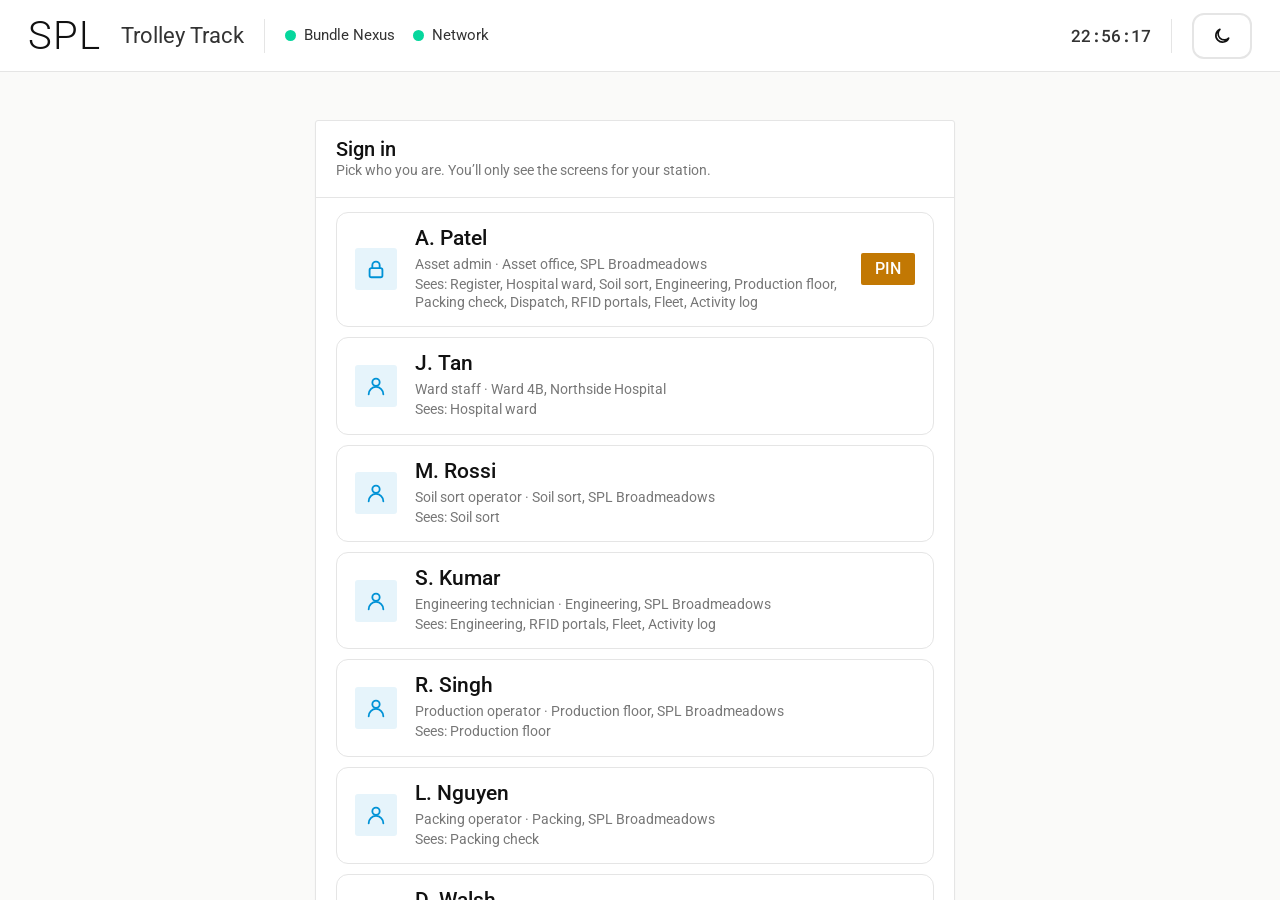
==== commit b1a66d0c: "Camera scanner on desktop and phone, fallback reader, status line" ====
--- a/index.html
+++ b/index.html
@@ -16,8 +16,8 @@
 <link rel="preconnect" href="https://fonts.googleapis.com">
 <link rel="preconnect" href="https://fonts.gstatic.com" crossorigin>
 <link href="https://fonts.googleapis.com/css2?family=Roboto:wght@300;400;500;700&family=Roboto+Mono:wght@400;500&display=swap" rel="stylesheet">
-<link rel="stylesheet" href="css/styles.css">
-<link rel="stylesheet" href="css/mobile.css">
+<link rel="stylesheet" href="css/styles.css?v=7">
+<link rel="stylesheet" href="css/mobile.css?v=7">
 </head>
 <body>
 <!-- shown only in desktop "Phone view" -->
@@ -28,6 +28,6 @@
   <div id="overlay"></div>
 </div>
 
-<script src="js/app.js"></script>
+<script src="js/app.js?v=7"></script>
 </body>
 </html>
--- a/css/mobile.css
+++ b/css/mobile.css
@@ -182,9 +182,13 @@
 .phone .stat .overline{font:400 14px/1 var(--font);letter-spacing:0;text-transform:none;color:var(--text-2)}
 .phone .stat .stat-sub{display:none}
 
-/* scanner: camera viewfinder, then the demo list */
+/* scanner: camera viewfinder (desktop uses the webcam, inside the scan panel) */
+.viewfinder{display:flex;flex-direction:column;align-items:center;gap:12px;margin:16px 20px 0;padding:22px 16px 18px;border-radius:16px;background:#121416;color:#fff}
+.viewfinder.live{position:relative;justify-content:center;height:340px;padding:0;overflow:hidden}
+
+/* phone: viewfinder is the first thing on the scanner screen, then the demo list */
 .phone .scan > .panel-head{display:none}
-.phone .viewfinder{display:flex;flex-direction:column;align-items:center;gap:12px;padding:26px 16px 18px;border-radius:18px;background:#121416;color:#fff}
+.phone .viewfinder{display:flex;flex-direction:column;align-items:center;gap:12px;margin:0;padding:26px 16px 18px;border-radius:18px;background:#121416;color:#fff}
 .vf-frame{position:relative;display:flex;align-items:center;justify-content:center;width:210px;height:128px;color:rgba(255,255,255,.28)}
 .vf-frame svg{width:60px;height:60px}
 .vf-frame i{position:absolute;width:26px;height:26px;border:3px solid var(--spl-blue)}
@@ -195,7 +199,20 @@
 .vf-line{position:absolute;left:12px;right:12px;top:12px;height:2px;border-radius:1px;background:var(--ok);box-shadow:0 0 12px var(--ok);animation:vf-scan 2s var(--motion-standard) infinite alternate}
 .vf-text{font:400 16px/1.3 var(--font);color:rgba(255,255,255,.82);text-align:center}
 .phone .vf-demo{margin:20px 4px 8px;font:600 16px/1.3 var(--font);color:var(--text-2)}
+.vf-btn{margin-top:4px;min-width:220px}
 @keyframes vf-scan{to{top:114px}}
+
+/* live camera: video fills the viewfinder, frame and hint sit on top */
+.phone .viewfinder.live{position:relative;justify-content:center;height:360px;margin:0;padding:0;overflow:hidden}
+.vf-video{position:absolute;inset:0;width:100%;height:100%;object-fit:cover;background:#000}
+.viewfinder.live .vf-frame{z-index:1;width:230px;height:230px}
+.viewfinder.live .vf-line{animation-name:vf-scan-live}
+.viewfinder.live .vf-text{position:absolute;left:0;right:0;bottom:0;z-index:1;padding:32px 16px 16px;background:linear-gradient(transparent,rgba(0,0,0,.7));color:#fff}
+.vf-stop{position:absolute;top:10px;right:10px;z-index:2;display:flex;align-items:center;justify-content:center;width:var(--m-tap);height:var(--m-tap);border:0;border-radius:50%;background:rgba(0,0,0,.55);color:#fff;cursor:pointer}
+.vf-stop svg{width:20px;height:20px}
+.vf-info{margin-top:6px;font:400 12px/1.35 var(--mono);color:rgba(255,255,255,.75);overflow-wrap:anywhere}
+.vf-info:empty{display:none}
+@keyframes vf-scan-live{to{top:216px}}
 
 
 /* ---------- 8. Details list: label left, value right, hairlines ---------- */
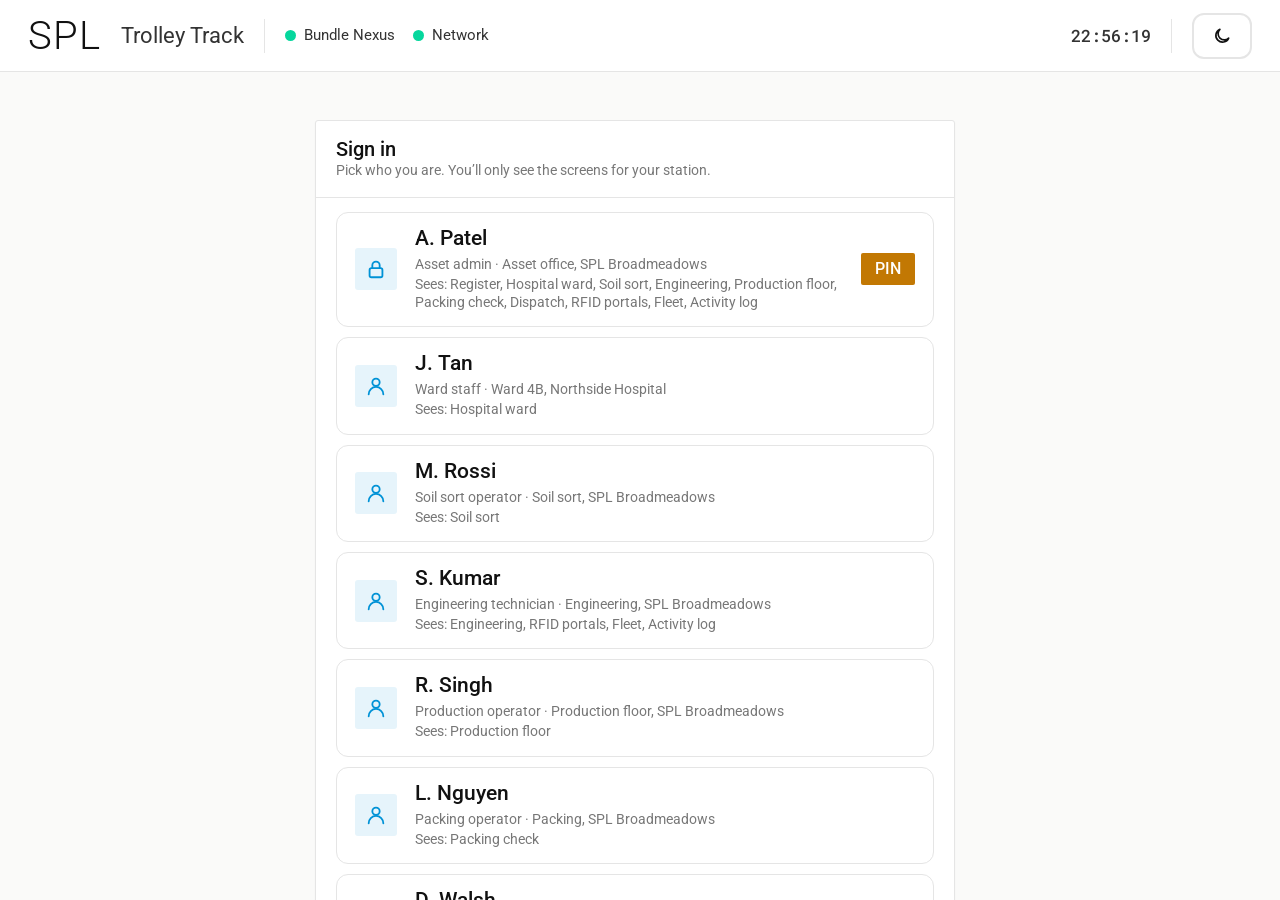
==== commit 7fc252a5: "Camera scanner on desktop and phone, fallback reader, status line" ====
--- a/index.html
+++ b/index.html
@@ -12,12 +12,12 @@
 <meta name="apple-mobile-web-app-title" content="Trolley Track">
 <link rel="manifest" href="manifest.webmanifest">
 <link rel="icon" href="icon.svg" type="image/svg+xml">
-<link rel="apple-touch-icon" href="icon.svg">
+<link rel="apple-touch-icon" href="apple-touch-icon.png">
 <link rel="preconnect" href="https://fonts.googleapis.com">
 <link rel="preconnect" href="https://fonts.gstatic.com" crossorigin>
 <link href="https://fonts.googleapis.com/css2?family=Roboto:wght@300;400;500;700&family=Roboto+Mono:wght@400;500&display=swap" rel="stylesheet">
-<link rel="stylesheet" href="css/styles.css?v=7">
-<link rel="stylesheet" href="css/mobile.css?v=7">
+<link rel="stylesheet" href="css/styles.css?v=9">
+<link rel="stylesheet" href="css/mobile.css?v=9">
 </head>
 <body>
 <!-- shown only in desktop "Phone view" -->
@@ -28,6 +28,6 @@
   <div id="overlay"></div>
 </div>
 
-<script src="js/app.js?v=7"></script>
+<script src="js/app.js?v=9"></script>
 </body>
 </html>
--- a/css/mobile.css
+++ b/css/mobile.css
@@ -352,3 +352,5 @@
   .phone .verdict .w{font-size:23px}
   .tb{font-size:11px}
 }
+/* "Tap to start the camera" when the phone won't autoplay video */
+.vf-tap{position:absolute;left:50%;top:50%;z-index:3;transform:translate(-50%,-50%);white-space:nowrap}
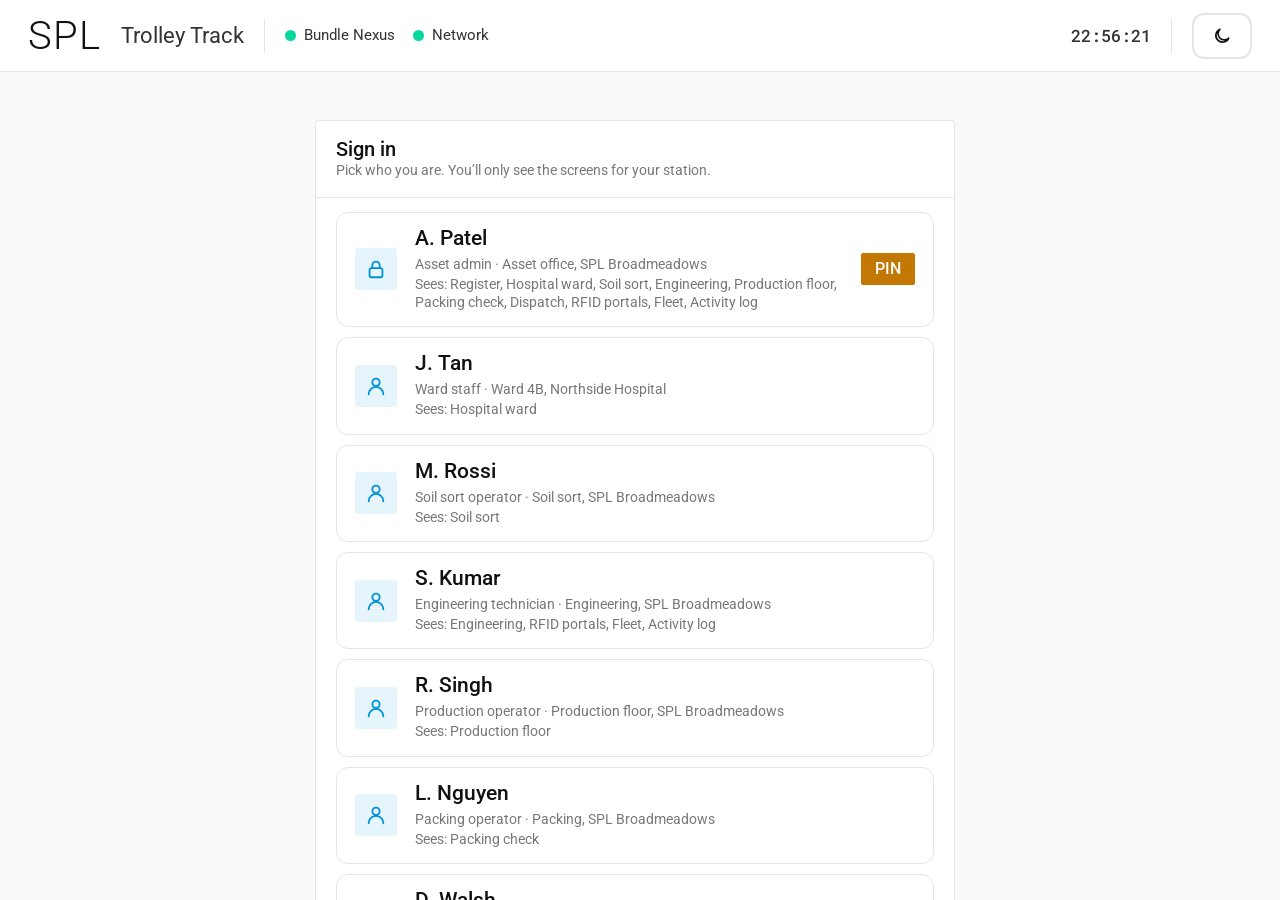
==== commit 7978e1a1: "Camera scanner on desktop and phone, fallback reader, status line" ====
--- a/index.html
+++ b/index.html
@@ -16,8 +16,8 @@
 <link rel="preconnect" href="https://fonts.googleapis.com">
 <link rel="preconnect" href="https://fonts.gstatic.com" crossorigin>
 <link href="https://fonts.googleapis.com/css2?family=Roboto:wght@300;400;500;700&family=Roboto+Mono:wght@400;500&display=swap" rel="stylesheet">
-<link rel="stylesheet" href="css/styles.css?v=9">
-<link rel="stylesheet" href="css/mobile.css?v=9">
+<link rel="stylesheet" href="css/styles.css?v=10">
+<link rel="stylesheet" href="css/mobile.css?v=10">
 </head>
 <body>
 <!-- shown only in desktop "Phone view" -->
@@ -28,6 +28,6 @@
   <div id="overlay"></div>
 </div>
 
-<script src="js/app.js?v=9"></script>
+<script src="js/app.js?v=10"></script>
 </body>
 </html>
--- a/css/mobile.css
+++ b/css/mobile.css
@@ -204,7 +204,8 @@
 
 /* live camera: video fills the viewfinder, frame and hint sit on top */
 .phone .viewfinder.live{position:relative;justify-content:center;height:360px;margin:0;padding:0;overflow:hidden}
-.vf-video{position:absolute;inset:0;width:100%;height:100%;object-fit:cover;background:#000}
+.vf-cam{position:absolute;top:0;right:0;bottom:0;left:0;background:#000}
+.vf-video{position:absolute;top:0;left:0;width:100%;height:100%;object-fit:cover;background:#000}
 .viewfinder.live .vf-frame{z-index:1;width:230px;height:230px}
 .viewfinder.live .vf-line{animation-name:vf-scan-live}
 .viewfinder.live .vf-text{position:absolute;left:0;right:0;bottom:0;z-index:1;padding:32px 16px 16px;background:linear-gradient(transparent,rgba(0,0,0,.7));color:#fff}
